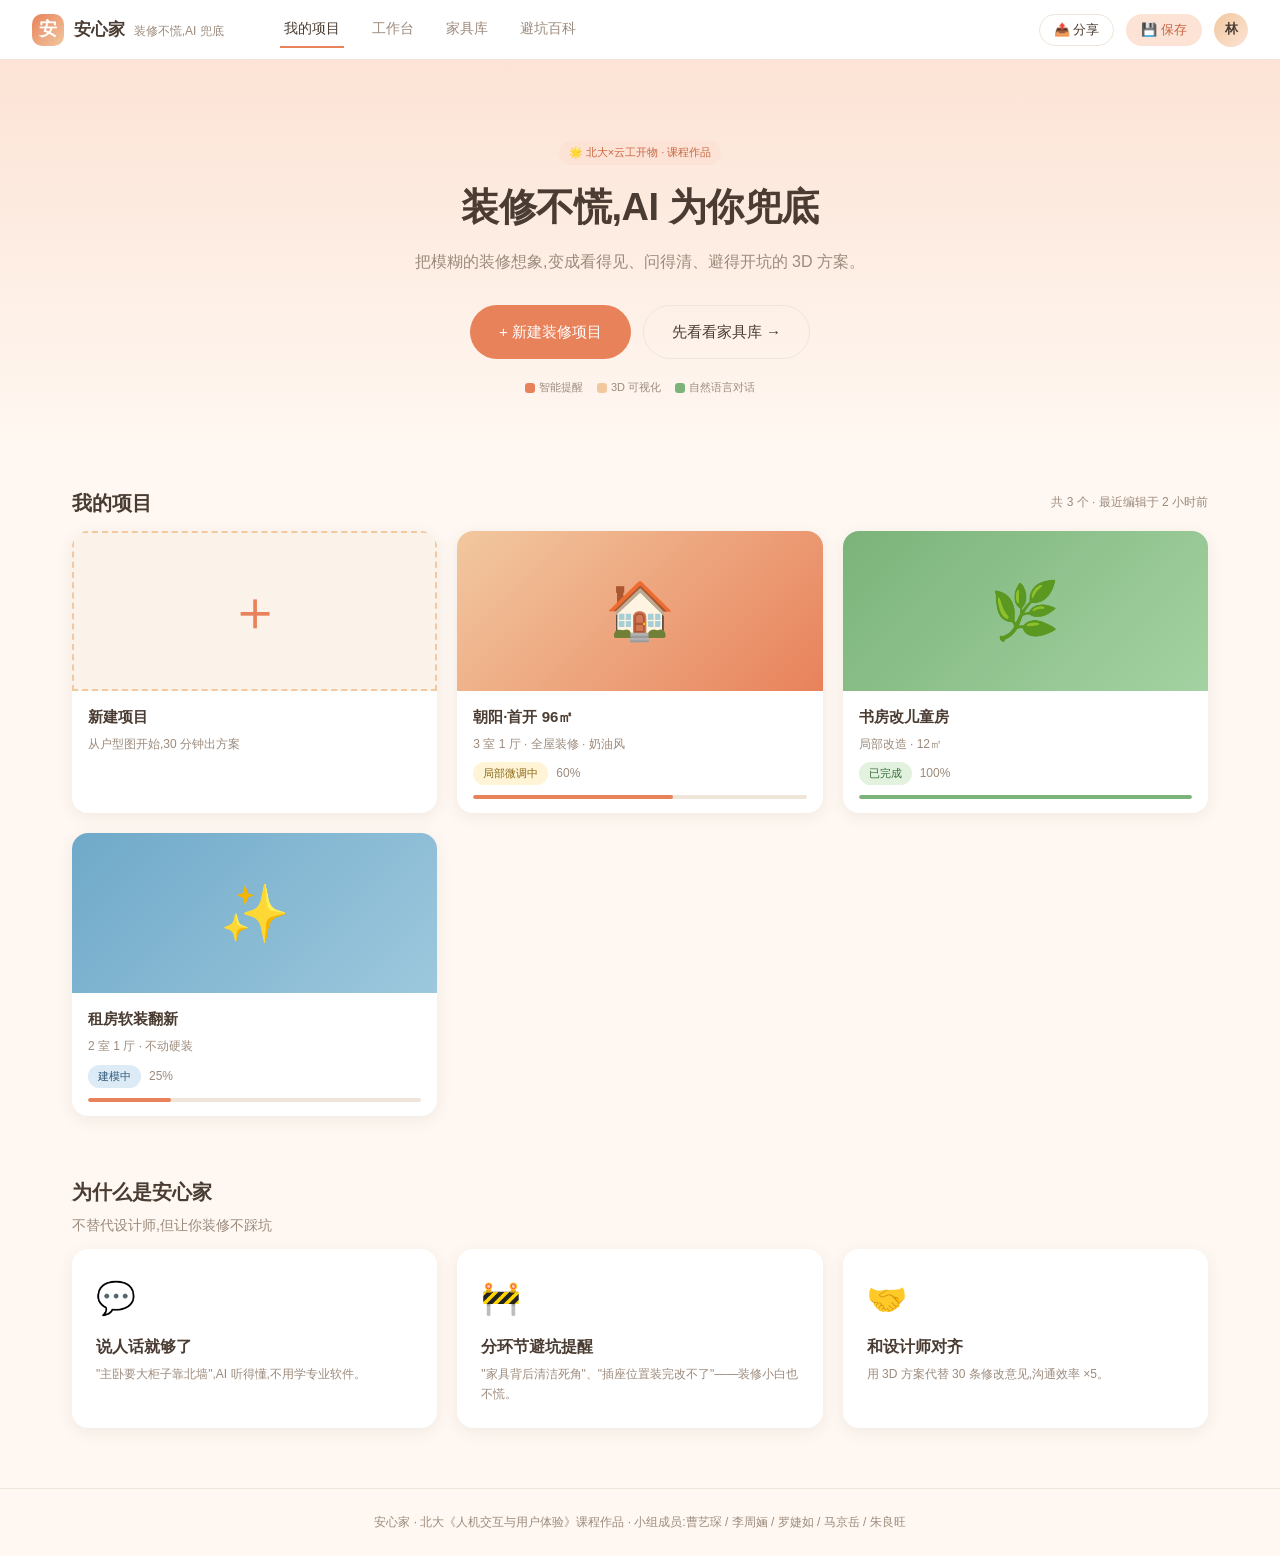
==== index.html @ c0fcb72c "first commit" ====
<!DOCTYPE html>
<html lang="zh-CN">
<head>
  <meta charset="UTF-8">
  <title>安心家 · 装修不慌,AI 兜底</title>
  <link rel="stylesheet" href="css/tokens.css">
</head>
<body>
  <div class="app-shell">
    <div id="topbar"></div>

    <section class="hero">
      <div class="tag tag-primary mb-3" style="display:inline-flex;">🌟 北大×云工开物 · 课程作品</div>
      <h1>装修不慌,AI 为你兜底</h1>
      <p>把模糊的装修想象,变成看得见、问得清、避得开坑的 3D 方案。</p>
      <div class="flex gap-3" style="justify-content:center;margin-top:30px;">
        <a href="new-project.html" class="btn btn-primary btn-lg">+ 新建装修项目</a>
        <a href="furniture.html" class="btn btn-ghost btn-lg">先看看家具库 →</a>
      </div>
      <div class="legend" style="justify-content:center;margin-top:20px;">
        <span><span class="swatch" style="background:var(--color-primary)"></span>智能提醒</span>
        <span><span class="swatch" style="background:var(--color-accent)"></span>3D 可视化</span>
        <span><span class="swatch" style="background:var(--color-success)"></span>自然语言对话</span>
      </div>
    </section>

    <main style="max-width:1200px;margin:0 auto;padding:0 32px 60px;width:100%;">
      <div class="flex items-center justify-between mb-3" style="margin-top:30px;">
        <h2 style="font-size:20px;color:var(--color-deep);margin:0;">我的项目</h2>
        <span class="muted tiny">共 3 个 · 最近编辑于 2 小时前</span>
      </div>

      <div class="project-grid" style="padding:0;">
        <a href="new-project.html" class="project-card new">
          <div class="cover">＋</div>
          <div class="meta">
            <h3 class="name">新建项目</h3>
            <div class="sub">从户型图开始,30 分钟出方案</div>
          </div>
        </a>

        <a href="modeling.html" class="project-card">
          <div class="cover" style="background:linear-gradient(135deg,#F2C8A0,#E8825B);">🏠</div>
          <div class="meta">
            <h3 class="name">朝阳·首开 96㎡</h3>
            <div class="sub">3 室 1 厅 · 全屋装修 · 奶油风</div>
            <div class="flex items-center gap-2" style="margin-top:8px;">
              <span class="tag tag-warn">局部微调中</span>
              <span class="tiny muted">60%</span>
            </div>
            <div class="progress-bar"><div class="fill" style="width:60%"></div></div>
          </div>
        </a>

        <a href="modeling.html" class="project-card">
          <div class="cover" style="background:linear-gradient(135deg,#7BB37A,#A4D2A2);">🌿</div>
          <div class="meta">
            <h3 class="name">书房改儿童房</h3>
            <div class="sub">局部改造 · 12㎡</div>
            <div class="flex items-center gap-2" style="margin-top:8px;">
              <span class="tag tag-success">已完成</span>
              <span class="tiny muted">100%</span>
            </div>
            <div class="progress-bar"><div class="fill" style="width:100%;background:var(--color-success)"></div></div>
          </div>
        </a>

        <a href="modeling.html" class="project-card">
          <div class="cover" style="background:linear-gradient(135deg,#6FA9C9,#9DC8DD);">✨</div>
          <div class="meta">
            <h3 class="name">租房软装翻新</h3>
            <div class="sub">2 室 1 厅 · 不动硬装</div>
            <div class="flex items-center gap-2" style="margin-top:8px;">
              <span class="tag tag-info">建模中</span>
              <span class="tiny muted">25%</span>
            </div>
            <div class="progress-bar"><div class="fill" style="width:25%"></div></div>
          </div>
        </a>
      </div>

      <!-- 三大特色 -->
      <div class="mb-3" style="margin-top:60px;">
        <h2 style="font-size:20px;color:var(--color-deep);margin:0 0 6px;">为什么是安心家</h2>
        <p class="muted" style="margin:0;">不替代设计师,但让你装修不踩坑</p>
      </div>
      <div class="project-grid" style="padding:0;">
        <div class="card">
          <div style="font-size:32px;margin-bottom:10px;">💬</div>
          <h3 style="margin:0 0 6px;color:var(--color-deep);font-size:16px;">说人话就够了</h3>
          <p class="muted tiny" style="margin:0;">"主卧要大柜子靠北墙",AI 听得懂,不用学专业软件。</p>
        </div>
        <div class="card">
          <div style="font-size:32px;margin-bottom:10px;">🚧</div>
          <h3 style="margin:0 0 6px;color:var(--color-deep);font-size:16px;">分环节避坑提醒</h3>
          <p class="muted tiny" style="margin:0;">"家具背后清洁死角"、"插座位置装完改不了"——装修小白也不慌。</p>
        </div>
        <div class="card">
          <div style="font-size:32px;margin-bottom:10px;">🤝</div>
          <h3 style="margin:0 0 6px;color:var(--color-deep);font-size:16px;">和设计师对齐</h3>
          <p class="muted tiny" style="margin:0;">用 3D 方案代替 30 条修改意见,沟通效率 ×5。</p>
        </div>
      </div>
    </main>

    <footer style="padding:24px 32px;border-top:1px solid var(--color-line);color:var(--color-mute);font-size:12px;text-align:center;">
      安心家 · 北大《人机交互与用户体验》课程作品 · 小组成员:曹艺琛 / 李周婳 / 罗婕如 / 马京岳 / 朱良旺
    </footer>
  </div>

  <script src="js/shared.js"></script>
  <script>
    document.getElementById('topbar').innerHTML = AnxinHome.renderTopbar('home');
  </script>
</body>
</html>
---- css/tokens.css ----
:root {
  --color-bg: #FFF8F2;
  --color-surface: #FFFFFF;
  --color-surface-2: #FBF3EA;
  --color-primary: #E8825B;
  --color-primary-dark: #C96644;
  --color-primary-soft: #FCE3D5;
  --color-accent: #F2C8A0;
  --color-deep: #4A3C32;
  --color-text: #2E251E;
  --color-mute: #9C8A7C;
  --color-line: #EFE5DA;
  --color-warn: #E8B84B;
  --color-warn-bg: #FFF4D6;
  --color-danger: #D86B5C;
  --color-danger-bg: #FCE0DC;
  --color-success: #7BB37A;
  --color-success-bg: #E2F2DE;
  --color-info: #6FA9C9;
  --color-info-bg: #DCEBF5;

  --radius-card: 16px;
  --radius-sm: 8px;
  --radius-pill: 999px;

  --shadow-card: 0 4px 16px rgba(74, 60, 50, 0.08);
  --shadow-lift: 0 8px 24px rgba(74, 60, 50, 0.12);
  --shadow-pop: 0 12px 32px rgba(74, 60, 50, 0.16);

  --font-family: 'PingFang SC', 'Hiragino Sans GB', 'Microsoft YaHei', 'Source Han Sans CN', 'Noto Sans CJK SC', sans-serif;
}

* {
  box-sizing: border-box;
}

html, body {
  margin: 0;
  padding: 0;
  background: var(--color-bg);
  color: var(--color-text);
  font-family: var(--font-family);
  font-size: 14px;
  line-height: 1.6;
  -webkit-font-smoothing: antialiased;
}

a {
  color: inherit;
  text-decoration: none;
}

button {
  font-family: inherit;
  cursor: pointer;
  border: none;
  background: none;
  color: inherit;
}

/* ===== Layout ===== */
.app-shell {
  min-height: 100vh;
  display: flex;
  flex-direction: column;
}

.topbar {
  height: 60px;
  background: var(--color-surface);
  border-bottom: 1px solid var(--color-line);
  display: flex;
  align-items: center;
  padding: 0 32px;
  gap: 24px;
  position: sticky;
  top: 0;
  z-index: 50;
}

.topbar .brand {
  display: flex;
  align-items: center;
  gap: 10px;
  font-weight: 700;
  font-size: 17px;
  color: var(--color-deep);
}

.topbar .brand-icon {
  width: 32px;
  height: 32px;
  background: linear-gradient(135deg, var(--color-primary), var(--color-accent));
  border-radius: 10px;
  display: flex;
  align-items: center;
  justify-content: center;
  color: white;
  font-size: 18px;
}

.topbar .brand-tag {
  font-size: 12px;
  color: var(--color-mute);
  font-weight: 400;
  margin-left: 4px;
}

.topbar .nav {
  display: flex;
  gap: 24px;
  margin-left: 32px;
}

.topbar .nav a {
  font-size: 14px;
  color: var(--color-mute);
  padding: 6px 4px;
  border-bottom: 2px solid transparent;
  transition: 0.15s;
}

.topbar .nav a.active,
.topbar .nav a:hover {
  color: var(--color-deep);
  border-bottom-color: var(--color-primary);
}

.topbar .right {
  margin-left: auto;
  display: flex;
  align-items: center;
  gap: 12px;
}

.avatar {
  width: 34px;
  height: 34px;
  border-radius: 50%;
  background: linear-gradient(135deg, var(--color-accent), var(--color-primary-soft));
  display: flex;
  align-items: center;
  justify-content: center;
  font-weight: 600;
  color: var(--color-deep);
  font-size: 13px;
}

/* ===== Buttons ===== */
.btn {
  display: inline-flex;
  align-items: center;
  justify-content: center;
  gap: 6px;
  padding: 10px 20px;
  border-radius: var(--radius-pill);
  font-size: 14px;
  font-weight: 500;
  transition: 0.15s;
  border: 1px solid transparent;
}

.btn-primary {
  background: var(--color-primary);
  color: white;
}
.btn-primary:hover { background: var(--color-primary-dark); }

.btn-ghost {
  background: transparent;
  color: var(--color-deep);
  border-color: var(--color-line);
}
.btn-ghost:hover { background: var(--color-surface-2); }

.btn-soft {
  background: var(--color-primary-soft);
  color: var(--color-primary-dark);
}
.btn-soft:hover { background: var(--color-accent); }

.btn-lg { padding: 14px 28px; font-size: 15px; }
.btn-sm { padding: 6px 14px; font-size: 13px; }
.btn-block { width: 100%; }

/* ===== Card ===== */
.card {
  background: var(--color-surface);
  border-radius: var(--radius-card);
  box-shadow: var(--shadow-card);
  padding: 24px;
}

.card-hover {
  transition: 0.2s;
  cursor: pointer;
}
.card-hover:hover {
  transform: translateY(-2px);
  box-shadow: var(--shadow-lift);
}

/* ===== Progress bar (workspace top) ===== */
.workflow-progress {
  display: flex;
  align-items: center;
  gap: 0;
  padding: 12px 32px;
  background: var(--color-surface);
  border-bottom: 1px solid var(--color-line);
}

.workflow-step {
  display: flex;
  align-items: center;
  gap: 8px;
  cursor: pointer;
  color: var(--color-mute);
  font-size: 13px;
  font-weight: 500;
}

.workflow-step .dot {
  width: 26px;
  height: 26px;
  border-radius: 50%;
  background: var(--color-line);
  display: flex;
  align-items: center;
  justify-content: center;
  font-size: 12px;
  font-weight: 600;
  color: var(--color-mute);
}

.workflow-step.done .dot {
  background: var(--color-success);
  color: white;
}
.workflow-step.done { color: var(--color-deep); }

.workflow-step.active .dot {
  background: var(--color-primary);
  color: white;
  box-shadow: 0 0 0 4px var(--color-primary-soft);
}
.workflow-step.active { color: var(--color-deep); font-weight: 600; }

.workflow-connector {
  flex: 1;
  height: 2px;
  background: var(--color-line);
  margin: 0 12px;
  max-width: 60px;
}
.workflow-connector.done { background: var(--color-success); }

/* ===== Workspace 2-pane ===== */
.workspace {
  flex: 1;
  display: grid;
  grid-template-columns: 1fr 420px;
  gap: 0;
  min-height: 0;
}

.canvas-pane {
  background: var(--color-surface-2);
  padding: 24px;
  position: relative;
  display: flex;
  flex-direction: column;
  overflow: hidden;
}

.chat-pane {
  background: var(--color-surface);
  border-left: 1px solid var(--color-line);
  display: flex;
  flex-direction: column;
  min-height: 0;
}

/* ===== Chat ===== */
.chat-header {
  padding: 16px 20px;
  border-bottom: 1px solid var(--color-line);
  display: flex;
  align-items: center;
  gap: 10px;
  font-weight: 600;
  color: var(--color-deep);
}

.chat-header .live-dot {
  width: 8px;
  height: 8px;
  background: var(--color-success);
  border-radius: 50%;
  animation: pulse 1.6s infinite;
}

@keyframes pulse {
  0%, 100% { opacity: 1; }
  50% { opacity: 0.4; }
}

.chat-stream {
  flex: 1;
  overflow-y: auto;
  padding: 20px;
  display: flex;
  flex-direction: column;
  gap: 14px;
}

.bubble {
  max-width: 86%;
  padding: 12px 16px;
  border-radius: 14px;
  font-size: 14px;
  line-height: 1.55;
  animation: bubbleIn 0.25s ease;
}

@keyframes bubbleIn {
  from { opacity: 0; transform: translateY(6px); }
  to { opacity: 1; transform: translateY(0); }
}

.bubble.ai {
  background: var(--color-surface-2);
  color: var(--color-text);
  border-bottom-left-radius: 4px;
  align-self: flex-start;
}

.bubble.ai .ai-tag {
  display: inline-block;
  font-size: 11px;
  color: var(--color-primary);
  font-weight: 600;
  margin-bottom: 4px;
}

.bubble.user {
  background: var(--color-primary);
  color: white;
  border-bottom-right-radius: 4px;
  align-self: flex-end;
}

.bubble.system {
  align-self: center;
  background: var(--color-warn-bg);
  color: var(--color-deep);
  font-size: 12px;
  padding: 6px 12px;
  border-radius: 12px;
  max-width: 100%;
}

.option-cards {
  display: flex;
  flex-wrap: wrap;
  gap: 8px;
  align-self: flex-start;
  max-width: 86%;
}

.option-card {
  padding: 10px 16px;
  background: var(--color-surface);
  border: 1.5px solid var(--color-line);
  border-radius: 12px;
  font-size: 13px;
  cursor: pointer;
  transition: 0.15s;
  color: var(--color-deep);
}

.option-card:hover {
  border-color: var(--color-primary);
  background: var(--color-primary-soft);
}

.option-card.selected {
  border-color: var(--color-primary);
  background: var(--color-primary);
  color: white;
}

.chat-input {
  border-top: 1px solid var(--color-line);
  padding: 14px 16px;
  display: flex;
  gap: 8px;
  background: var(--color-surface);
}

.chat-input input {
  flex: 1;
  border: 1px solid var(--color-line);
  border-radius: var(--radius-pill);
  padding: 10px 16px;
  font-size: 14px;
  outline: none;
  background: var(--color-surface-2);
  font-family: inherit;
}
.chat-input input:focus { border-color: var(--color-primary); }

.chat-send {
  width: 40px;
  height: 40px;
  border-radius: 50%;
  background: var(--color-primary);
  color: white;
  display: flex;
  align-items: center;
  justify-content: center;
  font-size: 18px;
}

/* Typing dots */
.typing {
  display: inline-flex;
  align-items: center;
  gap: 4px;
}
.typing span {
  width: 6px;
  height: 6px;
  border-radius: 50%;
  background: var(--color-mute);
  animation: dot 1.2s infinite;
}
.typing span:nth-child(2) { animation-delay: 0.15s; }
.typing span:nth-child(3) { animation-delay: 0.3s; }
@keyframes dot {
  0%, 60%, 100% { transform: translateY(0); opacity: 0.4; }
  30% { transform: translateY(-3px); opacity: 1; }
}

/* ===== Toast / Tips ===== */
.toast-container {
  position: fixed;
  top: 80px;
  right: 24px;
  display: flex;
  flex-direction: column;
  gap: 10px;
  z-index: 1000;
  max-width: 360px;
}

.toast {
  background: var(--color-surface);
  border-radius: 12px;
  box-shadow: var(--shadow-pop);
  padding: 14px 16px;
  display: flex;
  gap: 12px;
  align-items: flex-start;
  border-left: 4px solid var(--color-warn);
  animation: slideIn 0.3s ease;
}

.toast.warn { border-left-color: var(--color-warn); }
.toast.danger { border-left-color: var(--color-danger); }
.toast.info { border-left-color: var(--color-info); }
.toast.success { border-left-color: var(--color-success); }

.toast .icon {
  width: 28px;
  height: 28px;
  border-radius: 50%;
  background: var(--color-warn-bg);
  display: flex;
  align-items: center;
  justify-content: center;
  flex-shrink: 0;
  font-size: 16px;
}
.toast.danger .icon { background: var(--color-danger-bg); }
.toast.info .icon { background: var(--color-info-bg); }
.toast.success .icon { background: var(--color-success-bg); }

.toast .toast-body { flex: 1; }
.toast .toast-title {
  font-weight: 600;
  font-size: 14px;
  color: var(--color-deep);
  margin-bottom: 2px;
}
.toast .toast-msg {
  font-size: 13px;
  color: var(--color-text);
}

.toast .close-btn {
  color: var(--color-mute);
  font-size: 18px;
  line-height: 1;
}

@keyframes slideIn {
  from { transform: translateX(20px); opacity: 0; }
  to { transform: translateX(0); opacity: 1; }
}

/* ===== Modal ===== */
.modal-backdrop {
  position: fixed;
  inset: 0;
  background: rgba(46, 37, 30, 0.45);
  display: flex;
  align-items: center;
  justify-content: center;
  z-index: 2000;
  animation: fadeIn 0.2s ease;
}

@keyframes fadeIn {
  from { opacity: 0; }
  to { opacity: 1; }
}

.modal {
  background: var(--color-surface);
  border-radius: 18px;
  padding: 28px;
  max-width: 460px;
  width: 90%;
  box-shadow: var(--shadow-pop);
  animation: popIn 0.25s ease;
}

@keyframes popIn {
  from { transform: scale(0.94); opacity: 0; }
  to { transform: scale(1); opacity: 1; }
}

.modal .modal-title {
  font-size: 18px;
  font-weight: 700;
  color: var(--color-deep);
  margin: 0 0 8px;
}

.modal .modal-sub {
  font-size: 13px;
  color: var(--color-mute);
  margin-bottom: 18px;
}

.checklist {
  display: flex;
  flex-direction: column;
  gap: 10px;
  margin-bottom: 18px;
}

.checklist-item {
  display: flex;
  align-items: flex-start;
  gap: 10px;
  padding: 12px 14px;
  background: var(--color-surface-2);
  border-radius: 12px;
  font-size: 13px;
}

.checklist-item .check-box {
  width: 18px;
  height: 18px;
  border-radius: 4px;
  border: 1.5px solid var(--color-line);
  flex-shrink: 0;
  margin-top: 2px;
  display: flex;
  align-items: center;
  justify-content: center;
  cursor: pointer;
}
.checklist-item.checked .check-box {
  background: var(--color-success);
  border-color: var(--color-success);
  color: white;
  font-size: 12px;
}
.checklist-item.checked { text-decoration: line-through; color: var(--color-mute); }

/* ===== Style cards ===== */
.style-grid {
  display: grid;
  grid-template-columns: repeat(2, 1fr);
  gap: 10px;
}

.style-card {
  border-radius: 12px;
  overflow: hidden;
  cursor: pointer;
  border: 2px solid transparent;
  transition: 0.15s;
  background: var(--color-surface-2);
}

.style-card.selected {
  border-color: var(--color-primary);
  box-shadow: 0 0 0 4px var(--color-primary-soft);
}

.style-card .thumb {
  height: 80px;
  background: linear-gradient(135deg, var(--color-accent), var(--color-primary-soft));
  display: flex;
  align-items: center;
  justify-content: center;
  font-size: 28px;
}

.style-card .label {
  padding: 8px 10px;
  font-size: 13px;
  font-weight: 600;
  color: var(--color-deep);
  text-align: center;
}

/* ===== Slider ===== */
.slider-row {
  margin: 14px 0;
}

.slider-row label {
  display: flex;
  justify-content: space-between;
  font-size: 12px;
  color: var(--color-mute);
  margin-bottom: 6px;
}

.slider-row input[type=range] {
  width: 100%;
  accent-color: var(--color-primary);
}

/* ===== Floorplan SVG container ===== */
.floorplan-container {
  flex: 1;
  position: relative;
  border-radius: 14px;
  overflow: hidden;
  background: var(--color-surface);
  box-shadow: var(--shadow-card);
}

.canvas-toolbar {
  display: flex;
  gap: 8px;
  margin-bottom: 14px;
  flex-wrap: wrap;
  align-items: center;
}

.toolbar-group {
  display: inline-flex;
  background: var(--color-surface);
  border-radius: var(--radius-pill);
  padding: 4px;
  box-shadow: var(--shadow-card);
}

.toolbar-group button {
  padding: 6px 14px;
  border-radius: var(--radius-pill);
  font-size: 13px;
  color: var(--color-mute);
}

.toolbar-group button.active {
  background: var(--color-primary);
  color: white;
}

/* ===== Step indicator (new project) ===== */
.steps-indicator {
  display: flex;
  align-items: center;
  justify-content: center;
  gap: 10px;
  margin-bottom: 40px;
}

.step-pill {
  display: flex;
  align-items: center;
  gap: 8px;
  color: var(--color-mute);
  font-size: 13px;
}

.step-pill .num {
  width: 28px;
  height: 28px;
  border-radius: 50%;
  background: var(--color-line);
  display: flex;
  align-items: center;
  justify-content: center;
  font-weight: 600;
  font-size: 13px;
}

.step-pill.active { color: var(--color-deep); font-weight: 600; }
.step-pill.active .num { background: var(--color-primary); color: white; }

.step-pill.done .num { background: var(--color-success); color: white; }

.step-divider {
  width: 40px;
  height: 1px;
  background: var(--color-line);
}

/* ===== Tags ===== */
.tag {
  display: inline-flex;
  align-items: center;
  padding: 3px 10px;
  border-radius: var(--radius-pill);
  font-size: 11px;
  font-weight: 500;
}

.tag-primary { background: var(--color-primary-soft); color: var(--color-primary-dark); }
.tag-warn { background: var(--color-warn-bg); color: #8C6A1A; }
.tag-success { background: var(--color-success-bg); color: #3A6E3B; }
.tag-info { background: var(--color-info-bg); color: #2E5A7A; }

/* ===== Room labels on floorplan ===== */
.room-label {
  position: absolute;
  background: var(--color-surface);
  padding: 6px 12px;
  border-radius: var(--radius-pill);
  font-size: 12px;
  font-weight: 600;
  box-shadow: var(--shadow-card);
  cursor: pointer;
  transition: 0.15s;
  border: 1.5px solid transparent;
}

.room-label:hover { border-color: var(--color-primary); }
.room-label.active { border-color: var(--color-primary); background: var(--color-primary); color: white; }

/* ===== Utility ===== */
.muted { color: var(--color-mute); }
.tiny { font-size: 12px; }
.center { text-align: center; }
.gap-2 { gap: 8px; }
.gap-3 { gap: 12px; }
.gap-4 { gap: 16px; }
.flex { display: flex; }
.col { flex-direction: column; }
.items-center { align-items: center; }
.justify-between { justify-content: space-between; }
.flex-1 { flex: 1; }
.mt-2 { margin-top: 8px; }
.mt-3 { margin-top: 12px; }
.mt-4 { margin-top: 16px; }
.mb-2 { margin-bottom: 8px; }
.mb-3 { margin-bottom: 12px; }
.mb-4 { margin-bottom: 16px; }

/* ===== Furniture grid ===== */
.furniture-grid {
  display: grid;
  grid-template-columns: repeat(auto-fill, minmax(180px, 1fr));
  gap: 16px;
}

.furniture-card {
  background: var(--color-surface);
  border-radius: 14px;
  overflow: hidden;
  box-shadow: var(--shadow-card);
  cursor: pointer;
  transition: 0.2s;
}

.furniture-card:hover {
  transform: translateY(-2px);
  box-shadow: var(--shadow-lift);
}

.furniture-card .thumb {
  height: 140px;
  background: linear-gradient(135deg, var(--color-surface-2), var(--color-primary-soft));
  display: flex;
  align-items: center;
  justify-content: center;
  font-size: 48px;
}

.furniture-card .info { padding: 10px 14px; }
.furniture-card .name { font-size: 13px; font-weight: 600; color: var(--color-deep); }
.furniture-card .meta { font-size: 11px; color: var(--color-mute); margin-top: 2px; }
.furniture-card .price { font-size: 13px; color: var(--color-primary); font-weight: 600; margin-top: 4px; }

/* ===== Sidebar filters ===== */
.filters {
  width: 220px;
  padding: 24px;
  background: var(--color-surface);
  border-right: 1px solid var(--color-line);
  flex-shrink: 0;
}

.filter-group { margin-bottom: 24px; }
.filter-group h4 {
  font-size: 13px;
  color: var(--color-deep);
  margin: 0 0 10px;
  font-weight: 600;
}
.filter-options {
  display: flex;
  flex-direction: column;
  gap: 6px;
}
.filter-options label {
  display: flex;
  align-items: center;
  gap: 8px;
  font-size: 13px;
  color: var(--color-text);
  cursor: pointer;
}

/* ===== Hero / Home ===== */
.hero {
  padding: 80px 32px 60px;
  text-align: center;
  background: linear-gradient(180deg, var(--color-primary-soft) 0%, var(--color-bg) 100%);
}

.hero h1 {
  font-size: 38px;
  color: var(--color-deep);
  margin: 0 0 12px;
  font-weight: 700;
  letter-spacing: -0.5px;
}

.hero p {
  font-size: 16px;
  color: var(--color-mute);
  margin: 0 0 24px;
}

.project-grid {
  display: grid;
  grid-template-columns: repeat(auto-fill, minmax(280px, 1fr));
  gap: 20px;
  padding: 40px 80px;
}

.project-card {
  background: var(--color-surface);
  border-radius: 16px;
  overflow: hidden;
  box-shadow: var(--shadow-card);
  transition: 0.2s;
  cursor: pointer;
}

.project-card:hover {
  transform: translateY(-3px);
  box-shadow: var(--shadow-lift);
}

.project-card .cover {
  height: 160px;
  background: linear-gradient(135deg, var(--color-accent), var(--color-primary));
  display: flex;
  align-items: center;
  justify-content: center;
  font-size: 56px;
  color: white;
}

.project-card.new .cover {
  background: var(--color-surface-2);
  color: var(--color-primary);
  border: 2px dashed var(--color-accent);
}

.project-card .meta { padding: 14px 16px; }
.project-card .name {
  font-size: 15px;
  font-weight: 600;
  color: var(--color-deep);
  margin: 0 0 6px;
}
.project-card .sub { font-size: 12px; color: var(--color-mute); }

.progress-bar {
  height: 4px;
  background: var(--color-line);
  border-radius: 2px;
  margin-top: 10px;
  overflow: hidden;
}
.progress-bar .fill {
  height: 100%;
  background: var(--color-primary);
  border-radius: 2px;
}

/* ===== Delivery tabs ===== */
.tab-bar {
  display: flex;
  gap: 4px;
  border-bottom: 1px solid var(--color-line);
  margin-bottom: 20px;
}

.tab {
  padding: 10px 18px;
  font-size: 14px;
  color: var(--color-mute);
  cursor: pointer;
  border-bottom: 2px solid transparent;
  font-weight: 500;
}

.tab.active {
  color: var(--color-primary);
  border-bottom-color: var(--color-primary);
  font-weight: 600;
}

.tab-content { display: none; }
.tab-content.active { display: block; }

/* ===== Misc ===== */
.divider {
  height: 1px;
  background: var(--color-line);
  margin: 20px 0;
}

.kbd {
  display: inline-block;
  padding: 2px 6px;
  border-radius: 4px;
  background: var(--color-surface-2);
  font-size: 11px;
  color: var(--color-mute);
  font-family: monospace;
}

.legend {
  display: flex;
  gap: 14px;
  font-size: 11px;
  color: var(--color-mute);
  margin-top: 8px;
}
.legend .swatch {
  display: inline-block;
  width: 10px;
  height: 10px;
  border-radius: 3px;
  margin-right: 4px;
  vertical-align: middle;
}
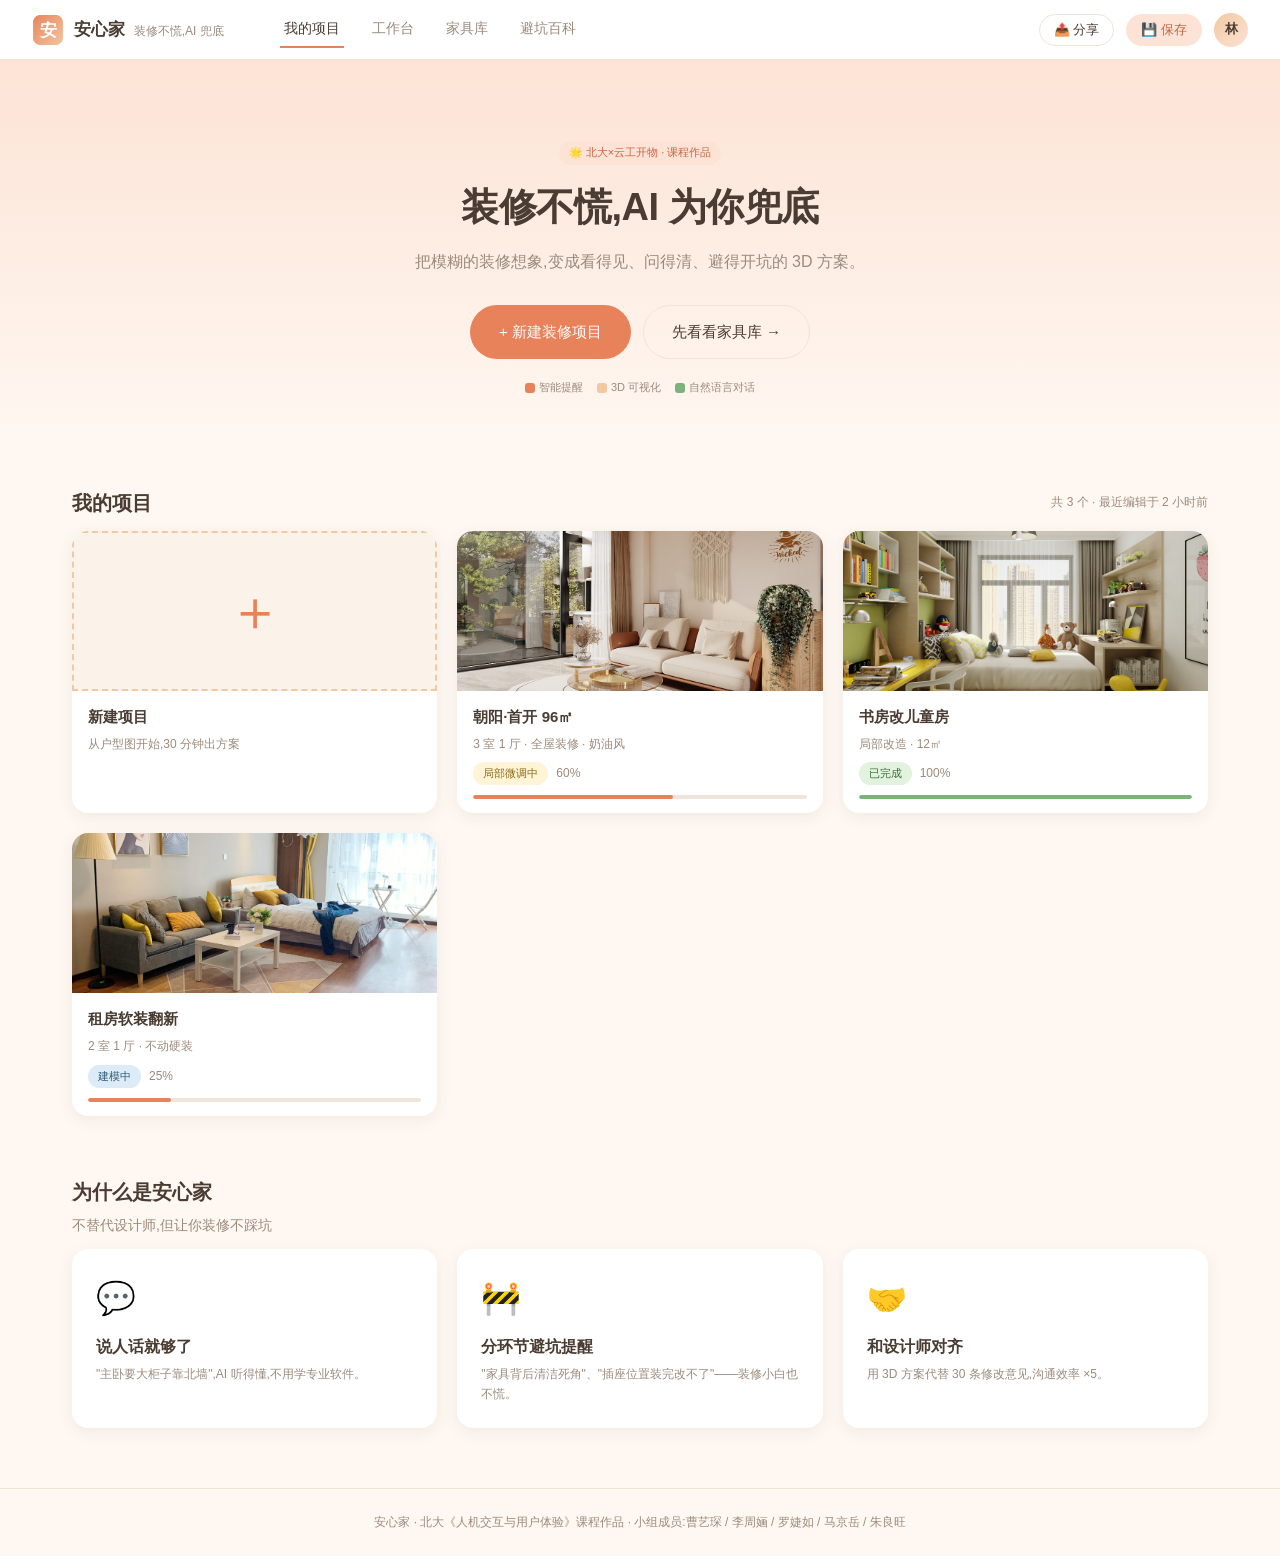
==== commit b68acf84: "将文字 logo 替换为 SVG 图片 logo，以「安」字为核心，添加 favicon Co-Authored-By: Claude Opus 4.7 <noreply@anthropic.com>" ====
--- a/index.html
+++ b/index.html
@@ -3,6 +3,7 @@
 <head>
   <meta charset="UTF-8">
   <title>安心家 · 装修不慌,AI 兜底</title>
+  <link rel="icon" type="image/svg+xml" href="assets/logo.svg">
   <link rel="stylesheet" href="css/tokens.css">
 </head>
 <body>
--- a/css/tokens.css
+++ b/css/tokens.css
@@ -90,13 +90,7 @@
 .topbar .brand-icon {
   width: 32px;
   height: 32px;
-  background: linear-gradient(135deg, var(--color-primary), var(--color-accent));
   border-radius: 10px;
-  display: flex;
-  align-items: center;
-  justify-content: center;
-  color: white;
-  font-size: 18px;
 }
 
 .topbar .brand-tag {
@@ -612,13 +606,46 @@
   box-shadow: 0 0 0 4px var(--color-primary-soft);
 }
 
+/* .style-card .thumb {
+  height: 80px;
+  background: linear-gradient(135deg, var(--color-accent), var(--color-primary-soft));
+  display: flex;
+  align-items: center;
+  justify-content: center;
+  font-size: 28px;
+} */
+
 .style-card .thumb {
   height: 80px;
-  background: linear-gradient(135deg, var(--color-accent), var(--color-primary-soft));
-  display: flex;
-  align-items: center;
-  justify-content: center;
-  font-size: 28px;
+  background: none !important;        /* 去掉渐变 */
+  display: flex;
+  align-items: center;
+  justify-content: center;
+  font-size: 0 !important;            /* 隐藏 Emoji */
+  background-size: cover !important;  /* 图片铺满 */
+  background-position: center !important; /* 图片居中 */
+  background-repeat: no-repeat !important;
+}
+
+/*--------------------------------------------
+*/
+.style-card[data-style="现代简约"] .thumb {
+  background-image: url("../assets/styles/现代简约.jpg") !important;
+}
+.style-card[data-style="北欧"] .thumb {
+  background-image: url("../assets/styles/北欧.png") !important;
+}
+.style-card[data-style="奶油"] .thumb {
+  background-image: url("../assets/styles/奶油.jpg") !important;
+}
+.style-card[data-style="日式"] .thumb {
+  background-image: url("../assets/styles/日式.jpg") !important;
+}
+.style-card[data-style="新中式"] .thumb {
+  background-image: url("../assets/styles/新中式.jpg") !important;
+}
+.style-card[data-style="复古"] .thumb {
+  background-image: url("../assets/styles/复古.jpg") !important;
 }
 
 .style-card .label {
@@ -797,14 +824,66 @@
   box-shadow: var(--shadow-lift);
 }
 
+/* .furniture-card .thumb {
+  height: 140px;
+  background: linear-gradient(135deg, var(--color-surface-2 ), var(--color-primary-soft));
+  display: flex;
+  align-items: center;
+  justify-content: center;
+  font-size: 48px;
+} */
+
 .furniture-card .thumb {
   height: 140px;
-  background: linear-gradient(135deg, var(--color-surface-2), var(--color-primary-soft));
-  display: flex;
-  align-items: center;
-  justify-content: center;
-  font-size: 48px;
-}
+  background: none !important;        /* 去掉渐变 */
+  display: flex;
+  align-items: center;
+  justify-content: center;
+  font-size: 0 !important;            /* 隐藏 Emoji */
+  background-size: cover !important;  /* 图片铺满 */
+  background-position: center !important; /* 图片居中 */
+  background-repeat: no-repeat !important;
+}
+
+/*--------------------------------------------
+*/
+.furniture-card[data-emoji="🛋️"] .thumb {
+  background-image: url("../assets/furniture/奶油布艺三人沙发.webp") !important;
+}
+.furniture-card[data-emoji="🛏️"] .thumb {
+  background-image: url("../assets/furniture/实木双人床.jpg") !important;
+}
+.furniture-card[data-emoji="🗄️"] .thumb {
+  background-image: url("../assets/furniture/定制大衣柜.jpg") !important;
+}
+.furniture-card[data-emoji="🧸"] .thumb {
+  background-image: url("../assets/furniture/实木儿童双层床.webp") !important;
+}
+.furniture-card[data-emoji="📺"] .thumb {
+  background-image: url("../assets/furniture/岩板电视柜.webp") !important;
+}
+.furniture-card[data-emoji="🍽️"] .thumb {
+  background-image: url("../assets/furniture/4人实木餐桌.jpg") !important;
+}
+.furniture-card[data-emoji="📚"] .thumb {
+  background-image: url("../assets/furniture/可升降儿童书桌.webp") !important;
+}
+.furniture-card[data-emoji="🪞"] .thumb {
+  background-image: url("../assets/furniture/复古梳妆台.webp") !important;
+}
+.furniture-card[data-emoji="💡"] .thumb {
+  background-image: url("../assets/furniture/无主灯吸顶灯.webp") !important;
+}
+.furniture-card[data-emoji="🐱"] .thumb {
+  background-image: url("../assets/furniture/猫咪爬架.jpg") !important;
+}
+.furniture-card[data-emoji="🪔"] .thumb {
+  background-image: url("../assets/furniture/奶油风落地灯.jpg") !important;
+}
+.furniture-card[data-emoji="🪴"] .thumb {
+  background-image: url("../assets/furniture/琴叶榕.webp") !important;
+}
+
 
 .furniture-card .info { padding: 10px 14px; }
 .furniture-card .name { font-size: 13px; font-weight: 600; color: var(--color-deep); }
@@ -878,6 +957,7 @@
   cursor: pointer;
 }
 
+
 .project-card:hover {
   transform: translateY(-3px);
   box-shadow: var(--shadow-lift);
@@ -892,6 +972,30 @@
   font-size: 56px;
   color: white;
 }
+
+/* 只修改非新建项目的卡片：去掉渐变、隐藏emoji、显示图片 */
+.project-card:not(.new) .cover {
+  height: 160px;
+  background: none !important;
+  background-size: cover !important; 
+  background-position: center !important;
+  background-repeat: no-repeat !important; 
+  font-size: 0 !important;
+}
+
+/* 第2个：朝阳·首开 */
+.project-card:nth-child(2) .cover {
+  background-image: url("../assets/show/朝阳·首开.jpg") !important;
+}
+/* 第3个：书房改儿童房 */
+.project-card:nth-child(3) .cover {
+  background-image: url("../assets/show/书房改儿童房.jpg") !important;
+}
+/* 第4个：租房软装翻新 */
+.project-card:nth-child(4) .cover {
+  background-image: url("../assets/show/租房软装翻新.jpg") !important;
+}
+
 
 .project-card.new .cover {
   background: var(--color-surface-2);
@@ -979,3 +1083,12 @@
   margin-right: 4px;
   vertical-align: middle;
 }
+
+.render-img {
+  opacity: 0;
+  transition: 0.8s ease;
+}
+
+.render-img.show {
+  opacity: 1;
+}
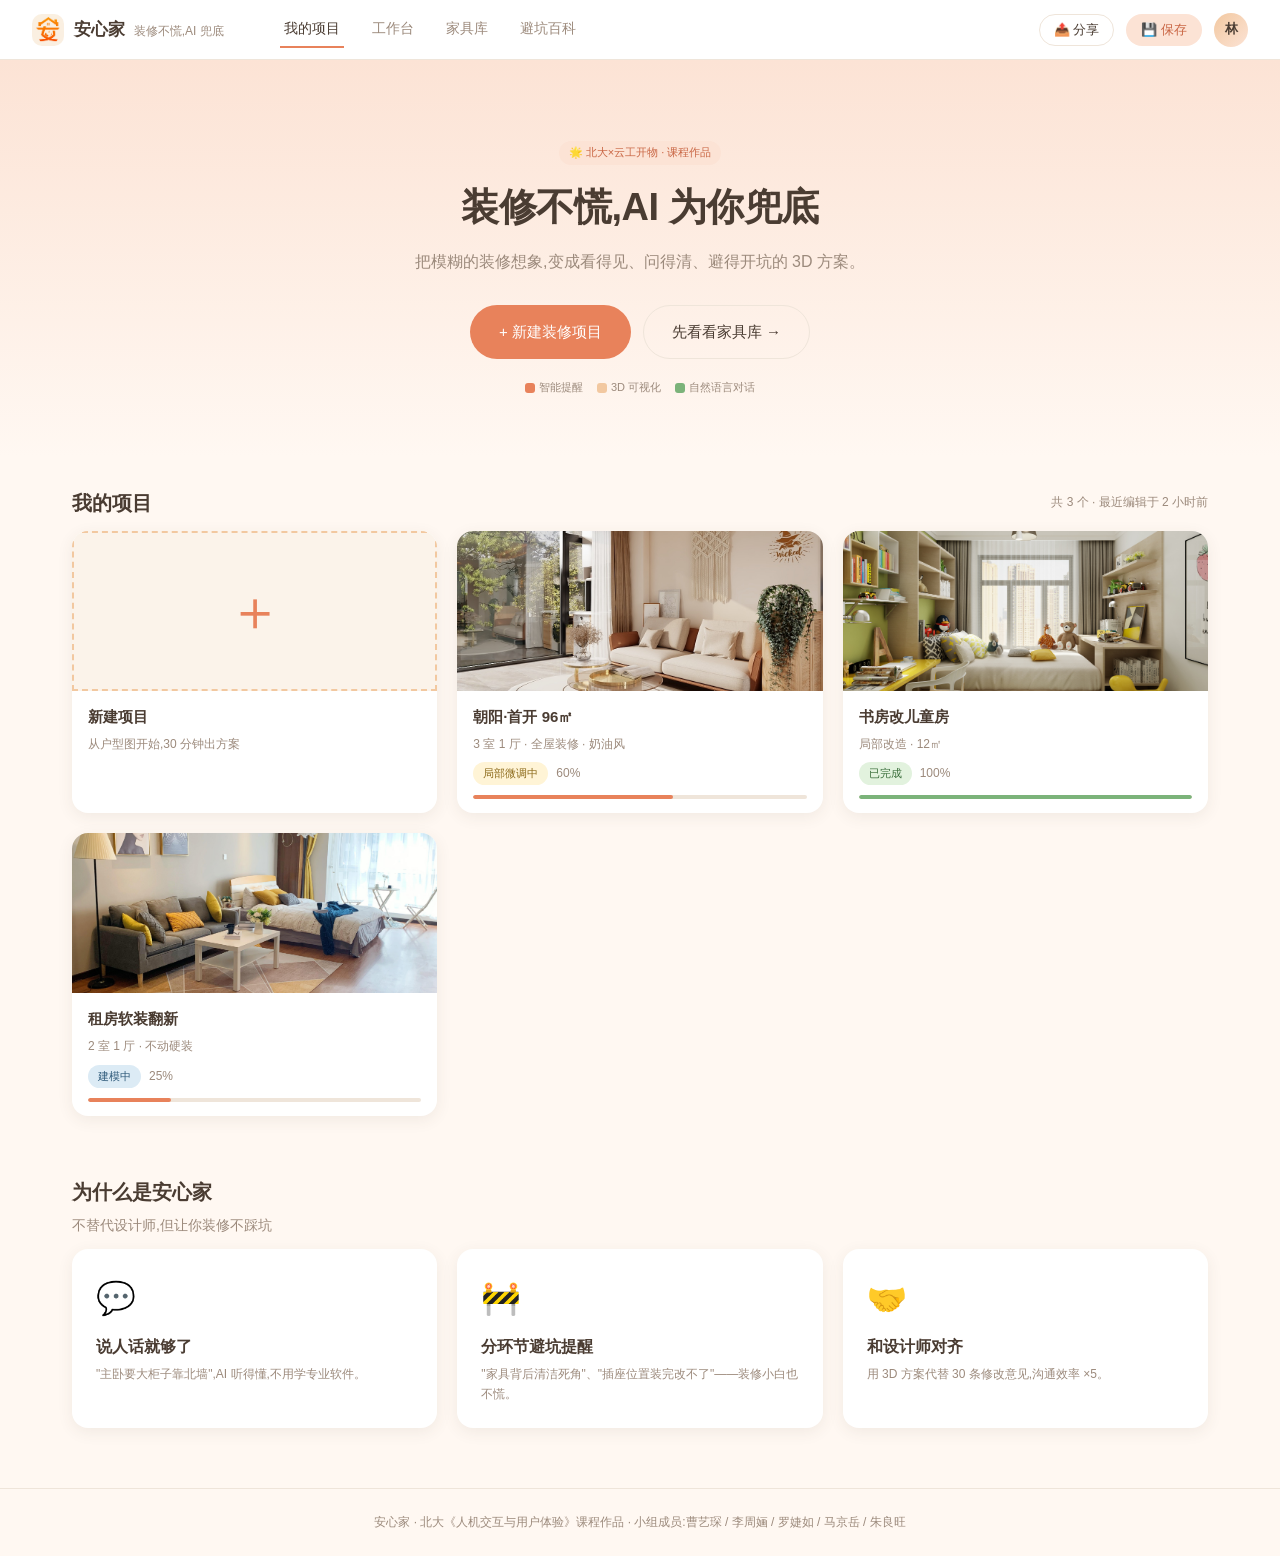
==== commit 1bcdcc63: "将 logo 替换为用户提供的定制图片 Co-Authored-By: Claude Opus 4.7 <noreply@anthropic.com>" ====
--- a/index.html
+++ b/index.html
@@ -3,7 +3,7 @@
 <head>
   <meta charset="UTF-8">
   <title>安心家 · 装修不慌,AI 兜底</title>
-  <link rel="icon" type="image/svg+xml" href="assets/logo.svg">
+  <link rel="icon" type="image/svg+xml" href="assets/logo.png">
   <link rel="stylesheet" href="css/tokens.css">
 </head>
 <body>
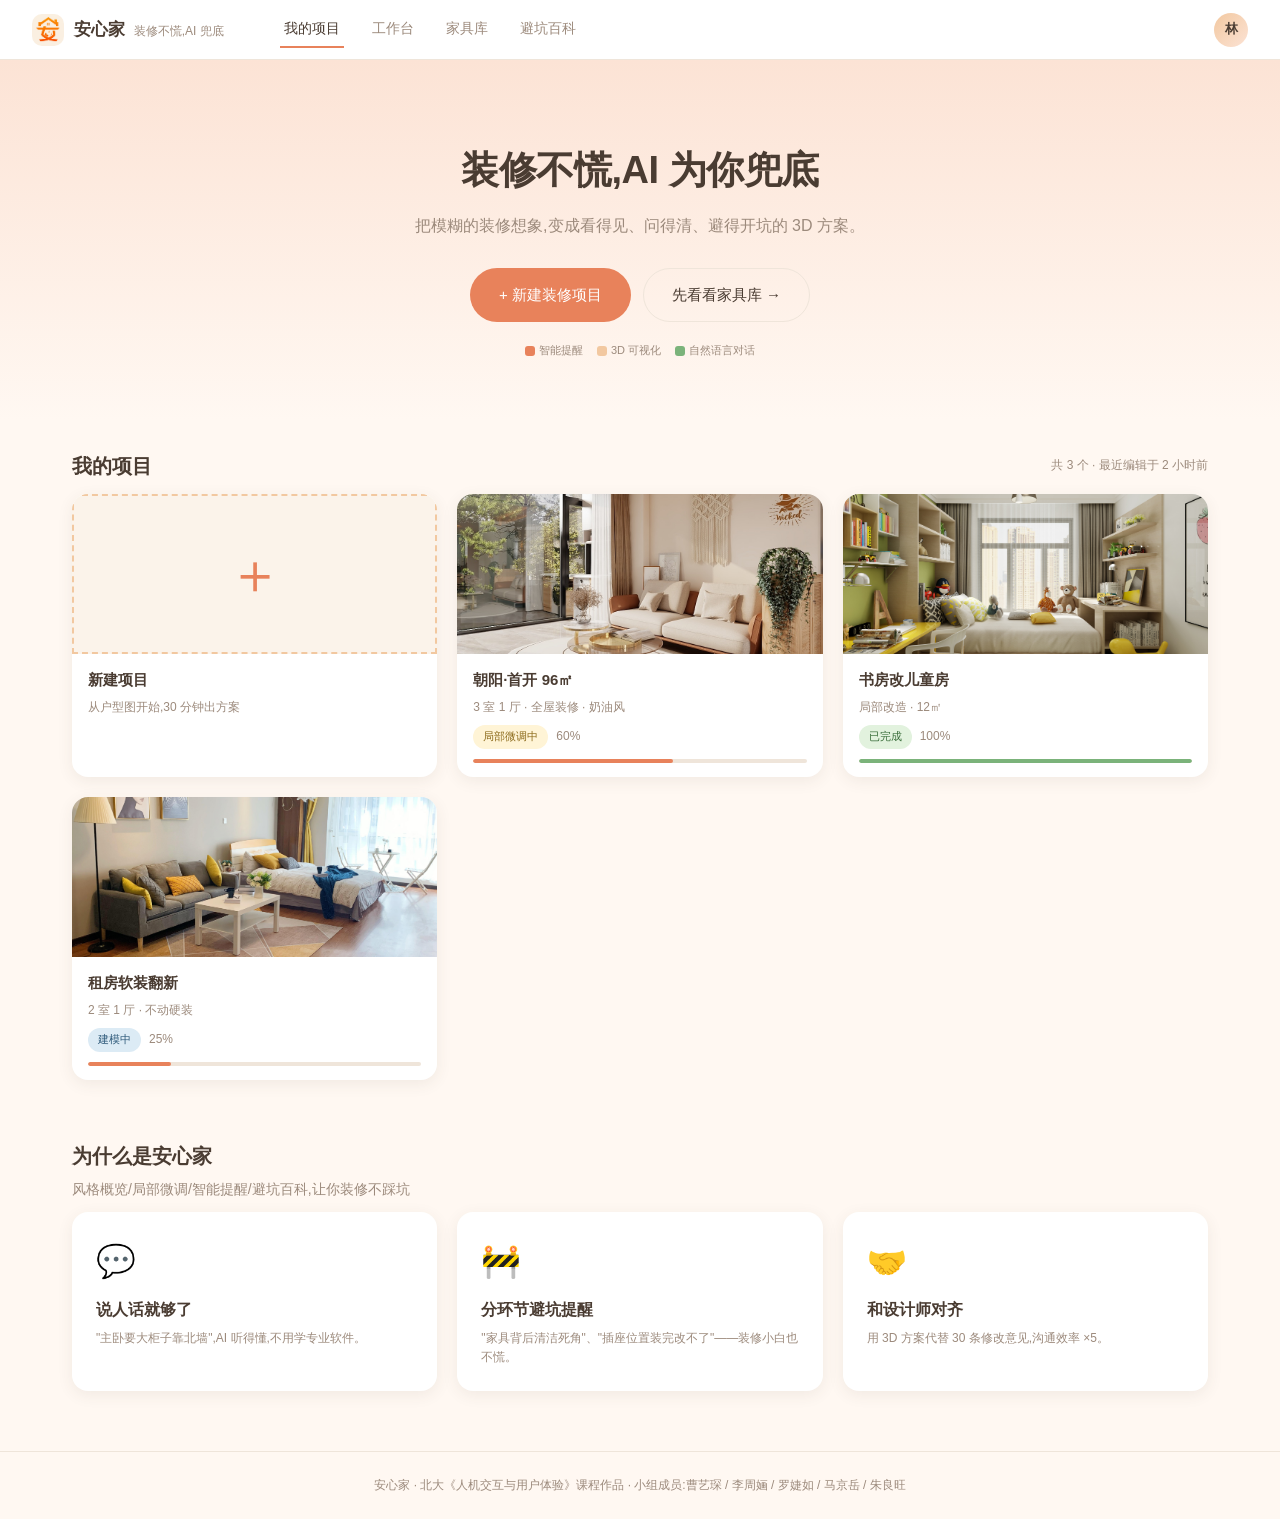
==== commit d3ae26ef: "群内前六项修改已完成" ====
--- a/index.html
+++ b/index.html
@@ -11,7 +11,6 @@
     <div id="topbar"></div>
 
     <section class="hero">
-      <div class="tag tag-primary mb-3" style="display:inline-flex;">🌟 北大×云工开物 · 课程作品</div>
       <h1>装修不慌,AI 为你兜底</h1>
       <p>把模糊的装修想象,变成看得见、问得清、避得开坑的 3D 方案。</p>
       <div class="flex gap-3" style="justify-content:center;margin-top:30px;">
@@ -83,7 +82,7 @@
       <!-- 三大特色 -->
       <div class="mb-3" style="margin-top:60px;">
         <h2 style="font-size:20px;color:var(--color-deep);margin:0 0 6px;">为什么是安心家</h2>
-        <p class="muted" style="margin:0;">不替代设计师,但让你装修不踩坑</p>
+        <p class="muted" style="margin:0;">风格概览/局部微调/智能提醒/避坑百科,让你装修不踩坑</p>
       </div>
       <div class="project-grid" style="padding:0;">
         <div class="card">
--- a/css/tokens.css
+++ b/css/tokens.css
@@ -100,6 +100,22 @@
   margin-left: 4px;
 }
 
+.topbar .right .mode-badge {
+  font-size: 11px;
+  font-weight: 600;
+  padding: 4px 10px;
+  border-radius: var(--radius-pill);
+  margin-right: 4px;
+}
+.topbar .right .mode-badge.tag-novice {
+  background: var(--color-success-bg);
+  color: var(--color-success);
+}
+.topbar .right .mode-badge.tag-pro {
+  background: var(--color-deep);
+  color: var(--color-accent);
+}
+
 .topbar .nav {
   display: flex;
   gap: 24px;
@@ -444,7 +460,7 @@
   display: flex;
   flex-direction: column;
   gap: 10px;
-  z-index: 1000;
+  z-index: 2100;
   max-width: 360px;
 }
 
@@ -1091,4 +1107,7 @@
 
 .render-img.show {
   opacity: 1;
-}+}
+
+
+
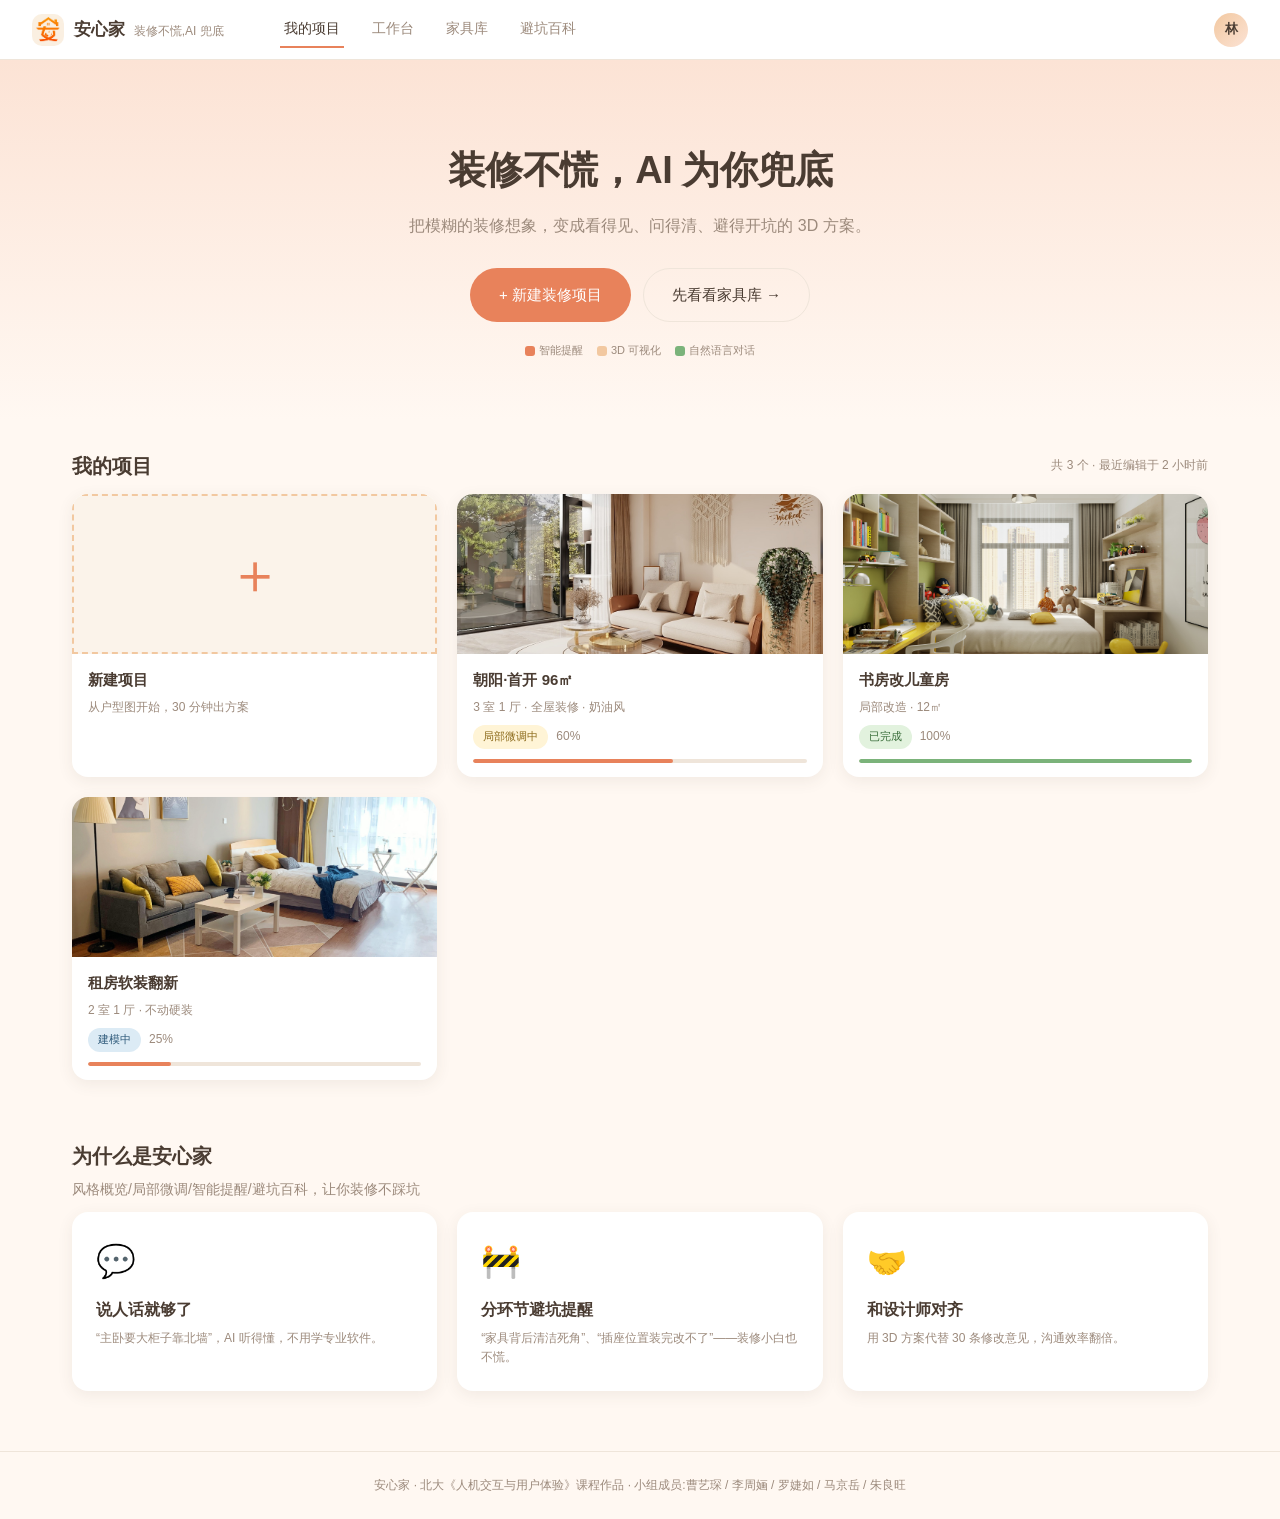
==== commit 4bfdfa36: "修改首页和新建项目页的标点" ====
--- a/index.html
+++ b/index.html
@@ -2,7 +2,7 @@
 <html lang="zh-CN">
 <head>
   <meta charset="UTF-8">
-  <title>安心家 · 装修不慌,AI 兜底</title>
+  <title>安心家 · 装修不慌，AI 兜底</title>
   <link rel="icon" type="image/svg+xml" href="assets/logo.png">
   <link rel="stylesheet" href="css/tokens.css">
 </head>
@@ -11,8 +11,8 @@
     <div id="topbar"></div>
 
     <section class="hero">
-      <h1>装修不慌,AI 为你兜底</h1>
-      <p>把模糊的装修想象,变成看得见、问得清、避得开坑的 3D 方案。</p>
+      <h1>装修不慌，AI 为你兜底</h1>
+      <p>把模糊的装修想象，变成看得见、问得清、避得开坑的 3D 方案。</p>
       <div class="flex gap-3" style="justify-content:center;margin-top:30px;">
         <a href="new-project.html" class="btn btn-primary btn-lg">+ 新建装修项目</a>
         <a href="furniture.html" class="btn btn-ghost btn-lg">先看看家具库 →</a>
@@ -35,7 +35,7 @@
           <div class="cover">＋</div>
           <div class="meta">
             <h3 class="name">新建项目</h3>
-            <div class="sub">从户型图开始,30 分钟出方案</div>
+            <div class="sub">从户型图开始，30 分钟出方案</div>
           </div>
         </a>
 
@@ -82,23 +82,23 @@
       <!-- 三大特色 -->
       <div class="mb-3" style="margin-top:60px;">
         <h2 style="font-size:20px;color:var(--color-deep);margin:0 0 6px;">为什么是安心家</h2>
-        <p class="muted" style="margin:0;">风格概览/局部微调/智能提醒/避坑百科,让你装修不踩坑</p>
+        <p class="muted" style="margin:0;">风格概览/局部微调/智能提醒/避坑百科，让你装修不踩坑</p>
       </div>
       <div class="project-grid" style="padding:0;">
         <div class="card">
           <div style="font-size:32px;margin-bottom:10px;">💬</div>
           <h3 style="margin:0 0 6px;color:var(--color-deep);font-size:16px;">说人话就够了</h3>
-          <p class="muted tiny" style="margin:0;">"主卧要大柜子靠北墙",AI 听得懂,不用学专业软件。</p>
+          <p class="muted tiny" style="margin:0;">“主卧要大柜子靠北墙”，AI 听得懂，不用学专业软件。</p>
         </div>
         <div class="card">
           <div style="font-size:32px;margin-bottom:10px;">🚧</div>
           <h3 style="margin:0 0 6px;color:var(--color-deep);font-size:16px;">分环节避坑提醒</h3>
-          <p class="muted tiny" style="margin:0;">"家具背后清洁死角"、"插座位置装完改不了"——装修小白也不慌。</p>
+          <p class="muted tiny" style="margin:0;">“家具背后清洁死角”、“插座位置装完改不了”——装修小白也不慌。</p>
         </div>
         <div class="card">
           <div style="font-size:32px;margin-bottom:10px;">🤝</div>
           <h3 style="margin:0 0 6px;color:var(--color-deep);font-size:16px;">和设计师对齐</h3>
-          <p class="muted tiny" style="margin:0;">用 3D 方案代替 30 条修改意见,沟通效率 ×5。</p>
+          <p class="muted tiny" style="margin:0;">用 3D 方案代替 30 条修改意见，沟通效率翻倍。</p>
         </div>
       </div>
     </main>
